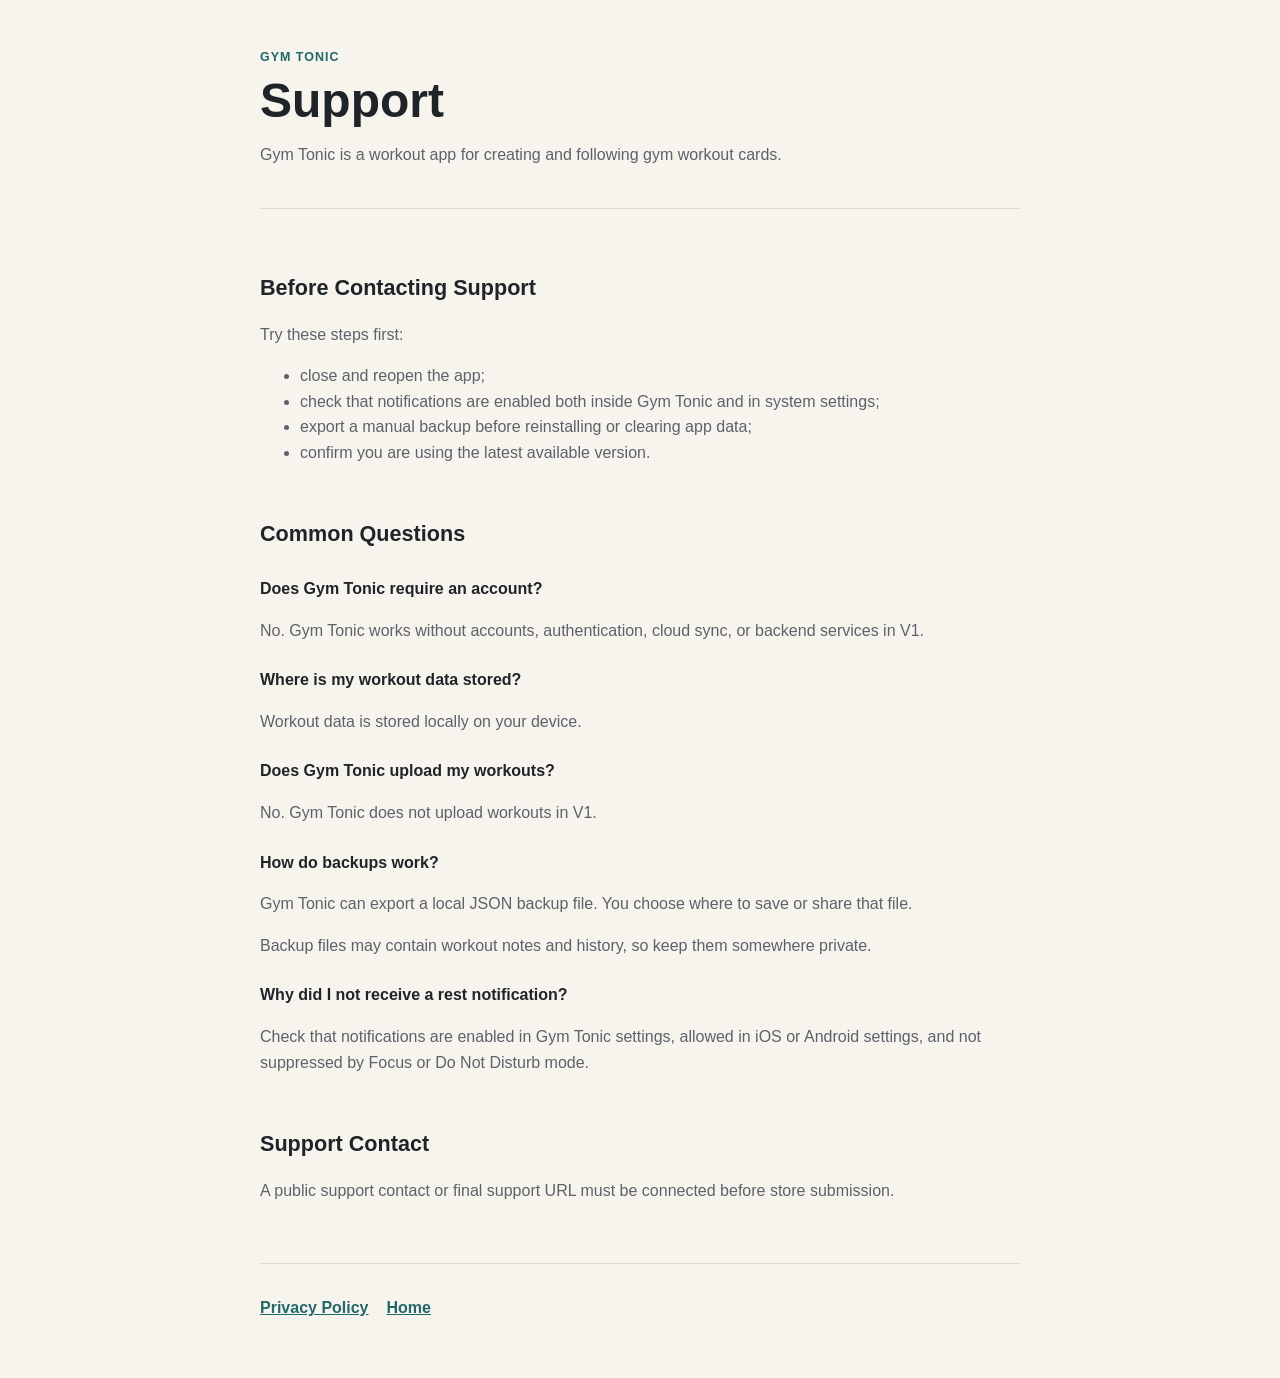
==== support.html @ 43ca2a6f "Publish Gym Tonic public pages" ====
<!doctype html>
<html lang="en">
  <head>
    <meta charset="utf-8">
    <meta name="viewport" content="width=device-width, initial-scale=1">
    <title>Gym Tonic Support</title>
    <meta name="description" content="Support information for Gym Tonic.">
    <link rel="stylesheet" href="styles.css">
  </head>
  <body>
    <main class="page">
      <header class="hero">
        <p class="eyebrow">Gym Tonic</p>
        <h1>Support</h1>
        <p>Gym Tonic is a workout app for creating and following gym workout cards.</p>
      </header>

      <section>
        <h2>Before Contacting Support</h2>
        <p>Try these steps first:</p>
        <ul>
          <li>close and reopen the app;</li>
          <li>check that notifications are enabled both inside Gym Tonic and in system settings;</li>
          <li>export a manual backup before reinstalling or clearing app data;</li>
          <li>confirm you are using the latest available version.</li>
        </ul>
      </section>

      <section>
        <h2>Common Questions</h2>

        <h3>Does Gym Tonic require an account?</h3>
        <p>No. Gym Tonic works without accounts, authentication, cloud sync, or backend services in V1.</p>

        <h3>Where is my workout data stored?</h3>
        <p>Workout data is stored locally on your device.</p>

        <h3>Does Gym Tonic upload my workouts?</h3>
        <p>No. Gym Tonic does not upload workouts in V1.</p>

        <h3>How do backups work?</h3>
        <p>Gym Tonic can export a local JSON backup file. You choose where to save or share that file.</p>
        <p>Backup files may contain workout notes and history, so keep them somewhere private.</p>

        <h3>Why did I not receive a rest notification?</h3>
        <p>Check that notifications are enabled in Gym Tonic settings, allowed in iOS or Android settings, and not suppressed by Focus or Do Not Disturb mode.</p>
      </section>

      <section>
        <h2>Support Contact</h2>
        <p>A public support contact or final support URL must be connected before store submission.</p>
      </section>

      <nav class="footer-links" aria-label="Footer">
        <a href="privacy.html">Privacy Policy</a>
        <a href="index.html">Home</a>
      </nav>
    </main>
  </body>
</html>
---- styles.css ----
:root {
  color-scheme: light dark;
  --bg: #f7f4ee;
  --surface: #ffffff;
  --text: #1f2428;
  --muted: #5b6269;
  --accent: #216869;
  --border: #ded8ce;
}

* {
  box-sizing: border-box;
}

body {
  margin: 0;
  background: var(--bg);
  color: var(--text);
  font-family: -apple-system, BlinkMacSystemFont, "Segoe UI", sans-serif;
  line-height: 1.6;
}

a {
  color: var(--accent);
  font-weight: 700;
}

.page {
  width: min(760px, calc(100% - 32px));
  margin: 0 auto;
  padding: 48px 0;
}

.hero {
  margin-bottom: 28px;
  padding-bottom: 24px;
  border-bottom: 1px solid var(--border);
}

.eyebrow {
  margin: 0 0 8px;
  color: var(--accent);
  font-size: 0.78rem;
  font-weight: 800;
  letter-spacing: 0.08em;
  text-transform: uppercase;
}

h1 {
  margin: 0 0 10px;
  font-size: clamp(2rem, 8vw, 3rem);
  line-height: 1.05;
}

h2 {
  margin: 32px 0 10px;
  font-size: 1.35rem;
}

h3 {
  margin: 24px 0 6px;
  font-size: 1rem;
}

p,
li {
  color: var(--muted);
}

section {
  padding: 2px 0;
}

.links {
  display: grid;
  gap: 12px;
}

.links a,
.footer-links a {
  display: inline-flex;
  width: fit-content;
  min-height: 44px;
  align-items: center;
}

.footer-links {
  display: flex;
  flex-wrap: wrap;
  gap: 18px;
  margin-top: 42px;
  padding-top: 22px;
  border-top: 1px solid var(--border);
}

@media (prefers-color-scheme: dark) {
  :root {
    --bg: #141817;
    --surface: #1c2220;
    --text: #eef2ef;
    --muted: #c3cac6;
    --accent: #78d0c8;
    --border: #303936;
  }
}
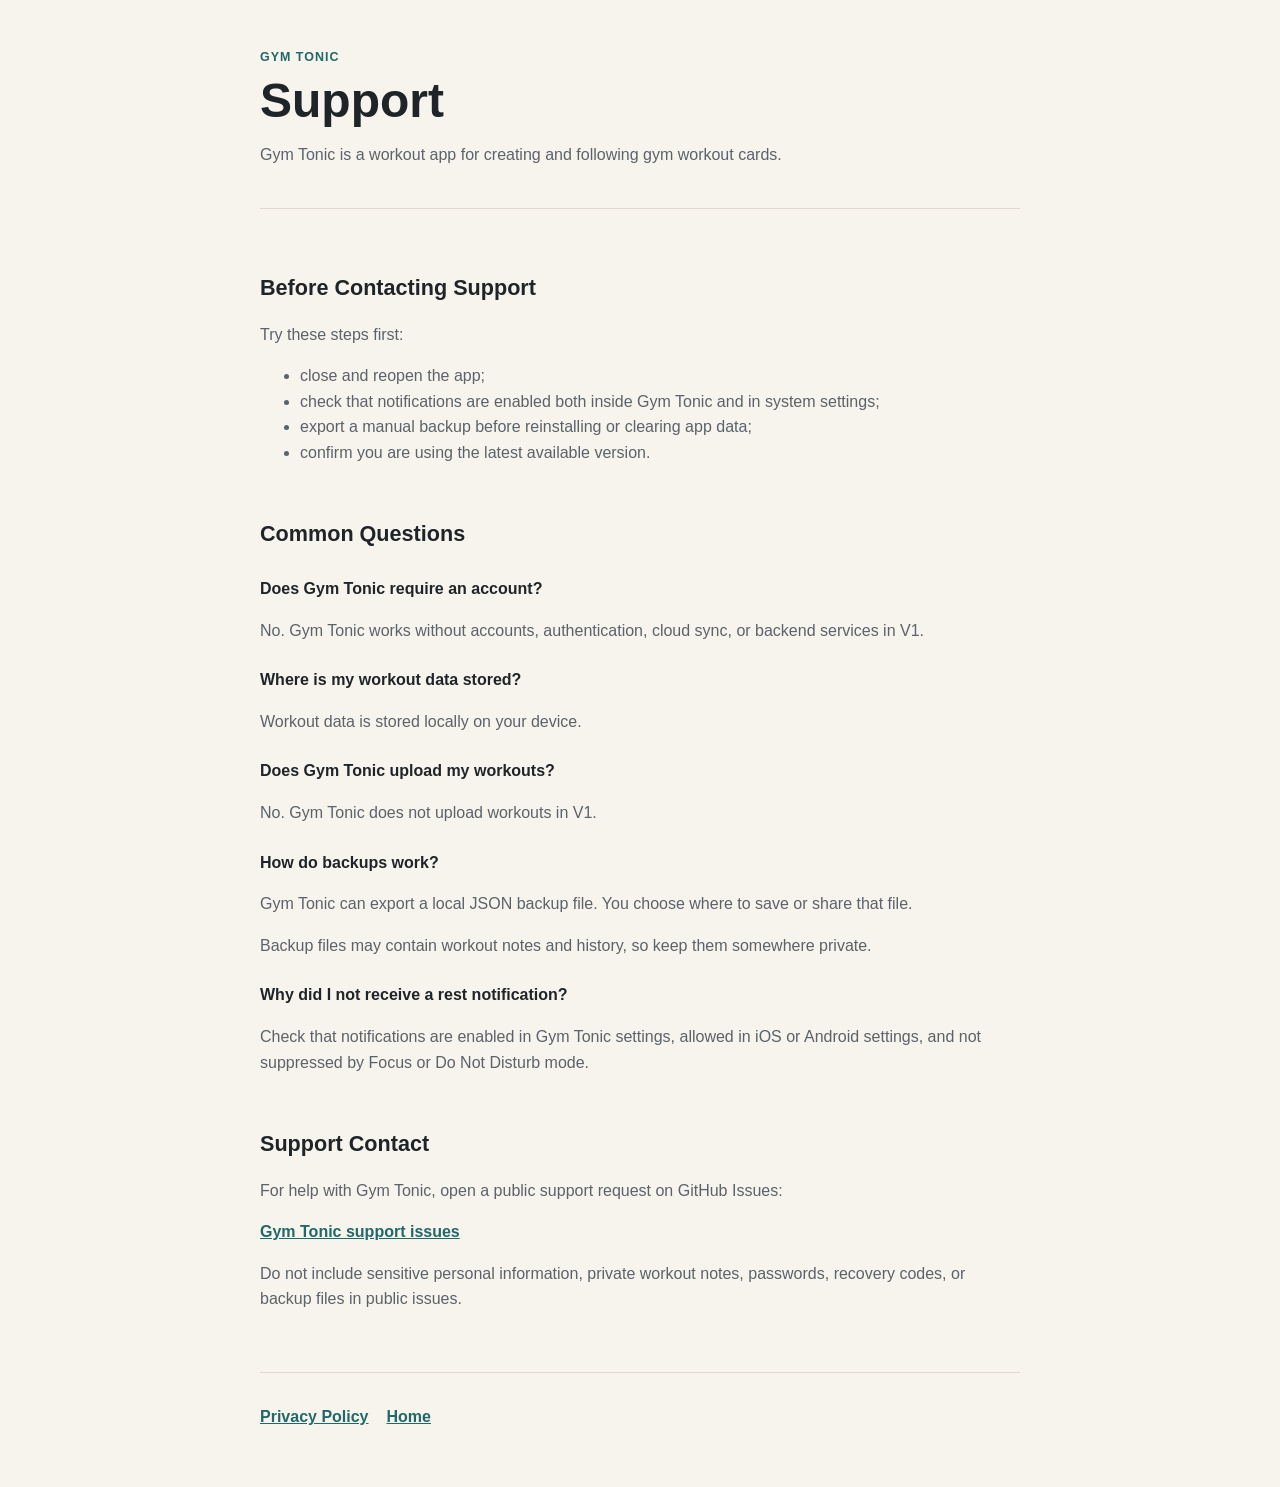
==== commit ecb2cd86: "Finalize Gym Tonic support page" ====
--- a/support.html
+++ b/support.html
@@ -48,7 +48,9 @@
 
       <section>
         <h2>Support Contact</h2>
-        <p>A public support contact or final support URL must be connected before store submission.</p>
+        <p>For help with Gym Tonic, open a public support request on GitHub Issues:</p>
+        <p><a href="https://github.com/kstc4788/gym-tonic-pages/issues">Gym Tonic support issues</a></p>
+        <p>Do not include sensitive personal information, private workout notes, passwords, recovery codes, or backup files in public issues.</p>
       </section>
 
       <nav class="footer-links" aria-label="Footer">
